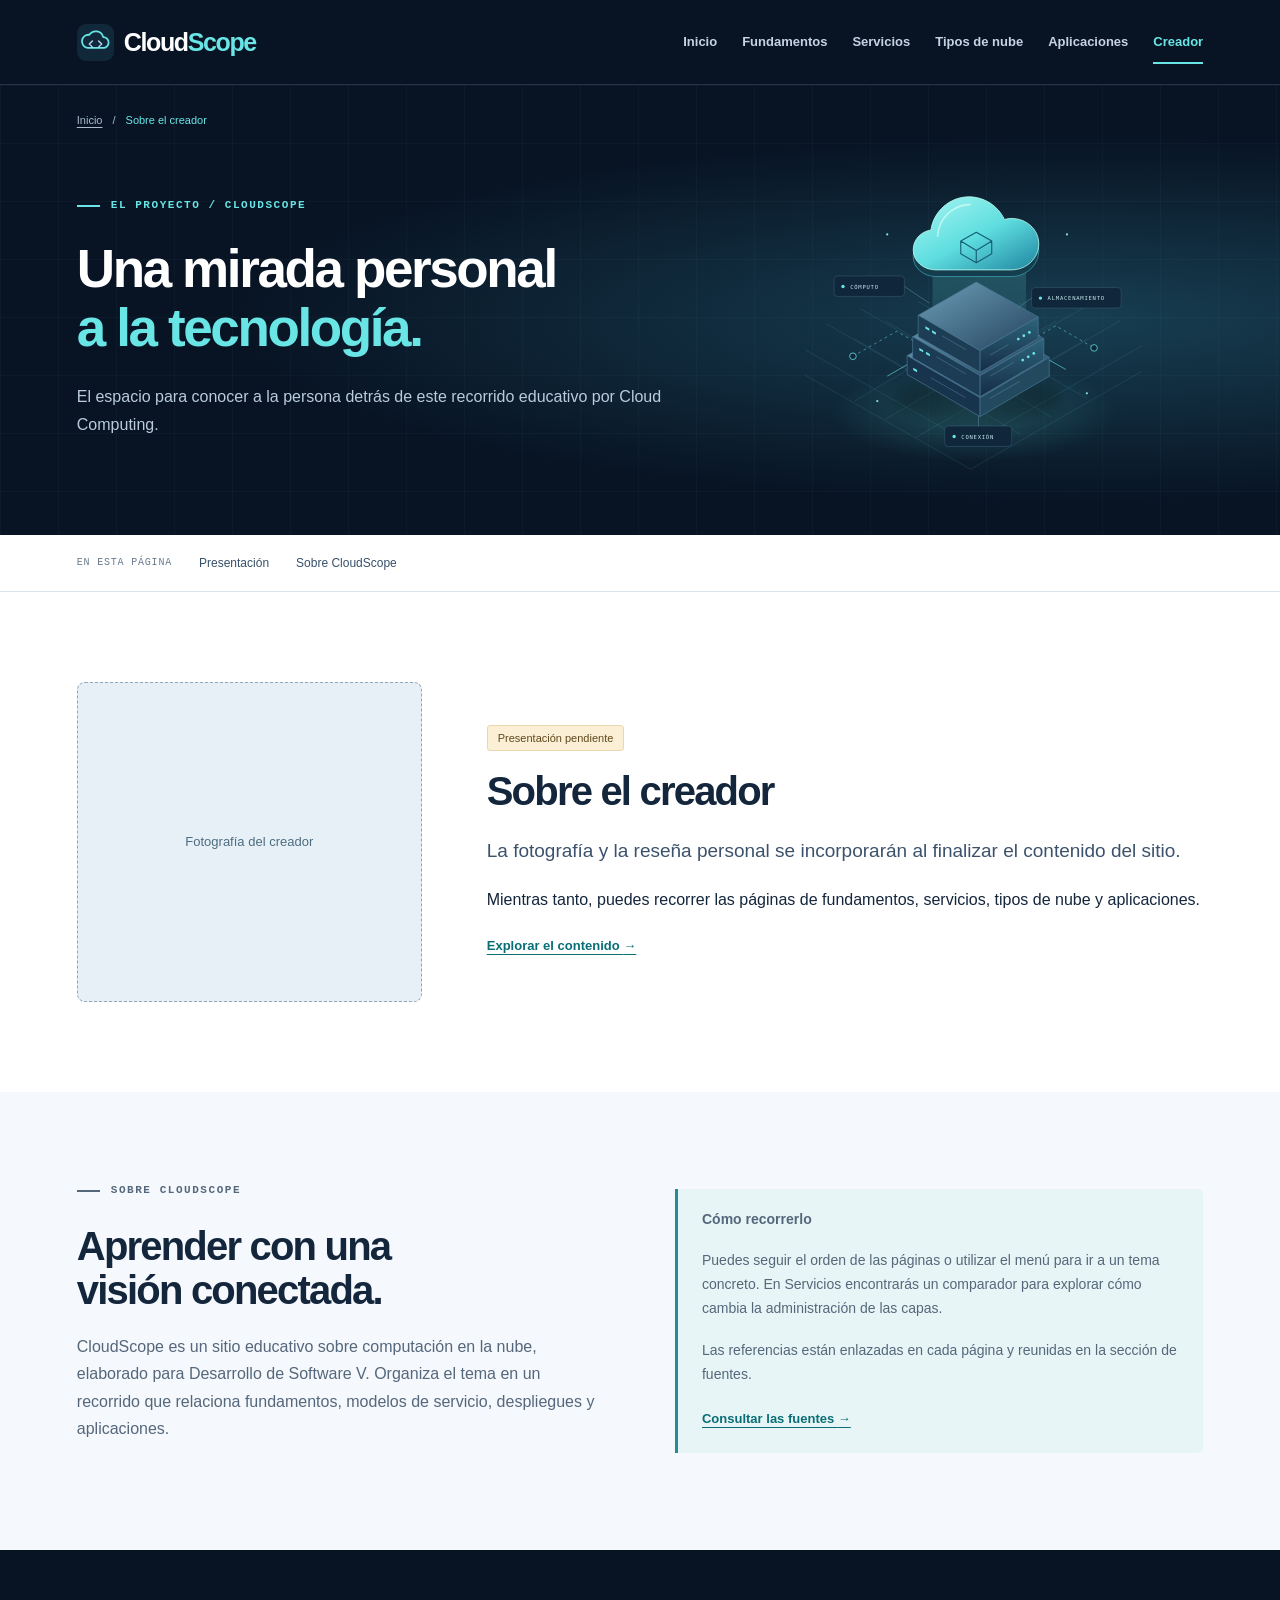
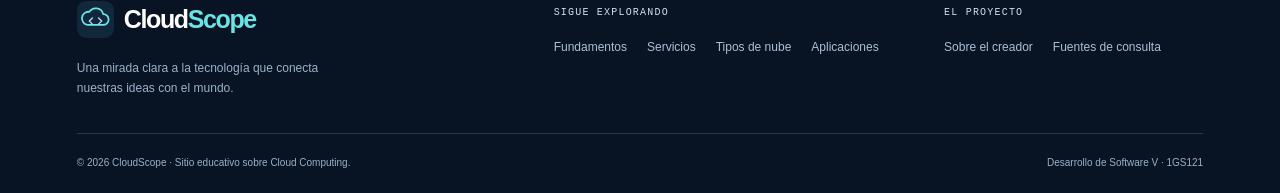
==== creador.html @ 03c9965a "Agregar seis páginas educativas de Cloud Computing" ====
<!DOCTYPE html>
<html lang="es">
<head>
  <meta charset="UTF-8">
  <meta name="viewport" content="width=device-width, initial-scale=1.0">
  <meta name="description" content="Conoce el propósito educativo de CloudScope y el espacio de presentación de su creador.">
  <meta name="theme-color" content="#081424">
  <title>Sobre el creador | CloudScope</title>
  <link rel="icon" type="image/svg+xml" href="images/cloudscope-mark.svg">
  <link rel="stylesheet" href="css/styles.css">
  <script src="js/main.js" defer></script>
</head>
<body>
  <a class="skip-link" href="#contenido">Saltar al contenido</a>
  <header class="site-header">
    <div class="container header-inner">
      <a class="brand" href="index.html" aria-label="CloudScope, inicio"><img src="images/cloudscope-mark.svg" alt="" width="37" height="37"><span>Cloud<span class="brand-accent">Scope</span></span></a>
      <button class="menu-toggle" id="menu-toggle" type="button" aria-controls="site-nav" aria-expanded="false" hidden>
        <span class="menu-icon" aria-hidden="true"></span><span class="menu-label">Menú</span>
      </button>
      <nav class="site-nav" id="site-nav" aria-label="Navegación principal">
        <a href="index.html">Inicio</a>
        <a href="fundamentos.html">Fundamentos</a>
        <a href="servicios.html">Servicios</a>
        <a href="tipos.html">Tipos de nube</a>
        <a href="aplicaciones.html">Aplicaciones</a>
        <a href="creador.html" aria-current="page">Creador</a>
      </nav>
    </div>
  </header>
  <main id="contenido" tabindex="-1">
    <section class="hero page-hero" aria-labelledby="page-title">
      <div class="container breadcrumb" aria-label="Ruta de navegación"><a href="index.html">Inicio</a><span aria-hidden="true">/</span><span>Sobre el creador</span></div>
      <div class="container hero-grid">
        <div>
          <p class="eyebrow">El proyecto / CloudScope</p>
          <h1 id="page-title">Una mirada personal<br><span>a la tecnología.</span></h1>
          <p class="hero-description">El espacio para conocer a la persona detrás de este recorrido educativo por Cloud Computing.</p>
        </div>
        <img class="hero-art" src="images/cloud-architecture.svg" alt="Ilustración de la infraestructura que representa el tema de CloudScope" width="550" height="360">
      </div>
    </section>
    <nav class="anchor-bar" aria-label="En esta página">
      <div class="container">
        <span>En esta página</span>
        <a href="#presentacion">Presentación</a>
        <a href="#proyecto">Sobre CloudScope</a>
      </div>
    </nav>
    <section class="section white-section" id="presentacion" aria-labelledby="creator-title">
      <div class="container profile-shell">
        <div class="profile-placeholder" role="img" aria-label="Espacio reservado para la fotografía del creador">Fotografía del creador</div>
        <div><span class="draft-label">Presentación pendiente</span><h2 id="creator-title">Sobre el creador</h2><p class="lead">La fotografía y la reseña personal se incorporarán al finalizar el contenido del sitio.</p><p>Mientras tanto, puedes recorrer las páginas de fundamentos, servicios, tipos de nube y aplicaciones.</p><a class="text-link" href="fundamentos.html">Explorar el contenido <span aria-hidden="true">→</span></a></div>
      </div>
    </section>
    <section class="section" id="proyecto" aria-labelledby="project-title">
      <div class="container split-grid"><div><p class="eyebrow">Sobre CloudScope</p><h2 id="project-title">Aprender con una<br>visión conectada.</h2><p>CloudScope es un sitio educativo sobre computación en la nube, elaborado para Desarrollo de Software V. Organiza el tema en un recorrido que relaciona fundamentos, modelos de servicio, despliegues y aplicaciones.</p></div><div class="note"><p><strong>Cómo recorrerlo</strong></p><p>Puedes seguir el orden de las páginas o utilizar el menú para ir a un tema concreto. En Servicios encontrarás un comparador para explorar cómo cambia la administración de las capas.</p><p>Las referencias están enlazadas en cada página y reunidas en la sección de fuentes.</p><a class="text-link" href="aplicaciones.html#fuentes">Consultar las fuentes <span aria-hidden="true">→</span></a></div></div>
    </section>

  </main>
  <footer class="site-footer">
    <div class="container">
      <div class="footer-top">
        <div>
          <a class="brand" href="index.html" aria-label="CloudScope, inicio"><img src="images/cloudscope-mark.svg" alt="" width="37" height="37"><span>Cloud<span class="brand-accent">Scope</span></span></a>
          <p>Una mirada clara a la tecnología que conecta nuestras ideas con el mundo.</p>
        </div>
        <div>
          <strong class="footer-label">Sigue explorando</strong>
          <nav class="footer-links" aria-label="Contenidos del sitio">
            <a href="fundamentos.html">Fundamentos</a>
            <a href="servicios.html">Servicios</a>
            <a href="tipos.html">Tipos de nube</a>
            <a href="aplicaciones.html">Aplicaciones</a>
          </nav>
        </div>
        <div>
          <strong class="footer-label">El proyecto</strong>
          <nav class="footer-links" aria-label="Información del proyecto">
            <a href="creador.html">Sobre el creador</a>
            <a href="aplicaciones.html#fuentes">Fuentes de consulta</a>
          </nav>
        </div>
      </div>
      <div class="footer-bottom">
        <span>© 2026 CloudScope · Sitio educativo sobre Cloud Computing.</span>
        <span>Desarrollo de Software V · 1GS121</span>
      </div>
    </div>
  </footer>
</body>
</html>
---- css/styles.css ----
/* CloudScope: estilos originales compartidos por las seis páginas. */
:root {
  --navy: #081424;
  --navy-soft: #101f33;
  --navy-card: #14273d;
  --cyan: #69e5e5;
  --cyan-dark: #096e76;
  --blue: #b8d8fc;
  --white: #ffffff;
  --paper: #f5f8fc;
  --ink: #14263c;
  --muted: #55677b;
  --line: #dbe4ed;
  --max-width: 1180px;
}

* {
  box-sizing: border-box;
}

html {
  scroll-behavior: smooth;
  scroll-padding-top: 105px;
}

body {
  margin: 0;
  color: var(--ink);
  background: var(--paper);
  font-family: "Segoe UI", Arial, sans-serif;
  font-size: 16px;
  line-height: 1.7;
}

button, select {
  font: inherit;
}

a {
  color: inherit;
}

button, a {
  -webkit-tap-highlight-color: transparent;
}

a:focus-visible, button:focus-visible, select:focus-visible, summary:focus-visible {
  outline: 3px solid #168eaf;
  outline-offset: 5px;
}

img {
  display: block;
  max-width: 100%;
  height: auto;
}

figure {
  margin: 0;
}

h1, h2, h3, p {
  margin-top: 0;
}

h1, h2, h3 {
  line-height: 1.12;
}

h1, h2 {
  letter-spacing: -0.045em;
}

h1 {
  margin-bottom: 25px;
  font-size: 64px;
  font-weight: 700;
}

h2 {
  margin-bottom: 20px;
  font-size: 40px;
  font-weight: 650;
}

h3 {
  margin-bottom: 14px;
  font-size: 23px;
  font-weight: 650;
  letter-spacing: -0.025em;
}

p {
  margin-bottom: 18px;
}

::selection {
  color: var(--navy);
  background: var(--cyan);
}

.container {
  width: 88%;
  max-width: var(--max-width);
  margin-right: auto;
  margin-left: auto;
}

.skip-link {
  position: fixed;
  z-index: 30;
  top: 8px;
  left: 15px;
  padding: 10px 18px;
  color: var(--navy);
  background: var(--cyan);
  transform: translateY(-160%);
}

.skip-link:focus {
  transform: translateY(0);
}

.site-header {
  position: sticky;
  z-index: 20;
  top: 0;
  color: var(--white);
  background: var(--navy);
  border-bottom: 1px solid #263348;
}

.header-inner {
  display: flex;
  align-items: center;
  justify-content: space-between;
  gap: 25px;
  min-height: 84px;
}

.brand {
  display: inline-flex;
  flex-shrink: 0;
  align-items: center;
  gap: 10px;
  text-decoration: none;
  font-size: 25px;
  font-weight: 650;
  letter-spacing: -0.055em;
}

.brand img {
  width: 37px;
  height: 37px;
}

.brand-accent {
  color: var(--cyan);
}

.site-nav {
  display: flex;
  align-items: center;
  gap: 25px;
}

.site-nav a {
  position: relative;
  padding: 29px 0;
  color: #c6d3e3;
  text-decoration: none;
  font-size: 13px;
  font-weight: 550;
}

.site-nav a:hover, .site-nav a[aria-current="page"] {
  color: var(--cyan);
}

.site-nav a[aria-current="page"]::after {
  position: absolute;
  right: 0;
  bottom: 18px;
  left: 0;
  height: 2px;
  background: var(--cyan);
  content: "";
}

.menu-toggle {
  display: none;
  align-items: center;
  gap: 10px;
  min-height: 44px;
  padding: 7px 11px;
  color: var(--white);
  background: transparent;
  border: 1px solid #536178;
  border-radius: 6px;
  cursor: pointer;
  font-size: 14px;
}

.menu-icon {
  width: 18px;
  height: 12px;
  border-top: 2px solid currentColor;
  border-bottom: 2px solid currentColor;
}

.hero {
  position: relative;
  overflow: hidden;
  color: var(--white);
  background-color: var(--navy);
  background-image: radial-gradient(ellipse at 84% 52%, #173e51 0, transparent 55%);
}

.hero::before {
  position: absolute;
  inset: 0;
  background-image: linear-gradient(#88cbd009 1px, transparent 1px), linear-gradient(90deg, #88cbd009 1px, transparent 1px);
  background-size: 58px 58px;
  content: "";
  pointer-events: none;
}

.hero-grid {
  position: relative;
  display: grid;
  grid-template-columns: 1fr 1fr;
  align-items: center;
  gap: 22px;
  min-height: 605px;
  padding-top: 58px;
  padding-bottom: 64px;
}

.eyebrow {
  display: flex;
  align-items: center;
  gap: 11px;
  margin-bottom: 24px;
  color: var(--cyan-dark);
  font-family: Consolas, "Courier New", monospace;
  font-size: 11px;
  font-weight: 700;
  line-height: 1.6;
  letter-spacing: 0.14em;
  text-transform: uppercase;
}

.eyebrow::before {
  width: 23px;
  height: 2px;
  flex-shrink: 0;
  background: currentColor;
  content: "";
}

.hero .eyebrow, .dark-section .eyebrow {
  color: var(--cyan);
}

.hero h1 span {
  color: var(--cyan);
}

.hero-description {
  max-width: 455px;
  color: #bacbde;
  font-size: 17px;
  line-height: 1.8;
}

.button-row {
  display: flex;
  flex-wrap: wrap;
  align-items: center;
  gap: 14px;
  margin-top: 30px;
}

.button {
  display: inline-flex;
  align-items: center;
  justify-content: center;
  gap: 21px;
  min-height: 49px;
  padding: 13px 21px;
  color: var(--navy);
  background: var(--cyan);
  border: 1px solid var(--cyan);
  border-radius: 5px;
  text-decoration: none;
  font-size: 13px;
  font-weight: 700;
  line-height: 1.5;
  transition: background-color 160ms, transform 160ms;
}

.button:hover {
  background: #a1f1ee;
  transform: translateY(-2px);
}

.button-secondary {
  color: var(--white);
  background: transparent;
  border-color: #526078;
}

.button-secondary:hover {
  color: var(--navy);
}

.hero-note {
  display: flex;
  align-items: center;
  gap: 8px;
  margin-top: 24px;
  margin-bottom: 0;
  color: #92a8c0;
  font-size: 11px;
}

.hero-note::before {
  width: 5px;
  height: 5px;
  background: var(--cyan);
  border-radius: 50%;
  content: "";
}

.hero-art {
  position: relative;
  width: 108%;
  max-width: none;
  margin-left: -2%;
}

.concept-strip {
  color: #e8f4ff;
  background: #112136;
  border-top: 1px solid #26394c;
}

.concept-strip .container {
  display: grid;
  grid-template-columns: 1.1fr repeat(3, 1fr);
  align-items: center;
}

.strip-label {
  color: #8aa2bc;
  font-family: Consolas, monospace;
  font-size: 10px;
  letter-spacing: 0.12em;
  text-transform: uppercase;
}

.strip-item {
  padding: 23px 22px;
  border-left: 1px solid #293b50;
  font-size: 13px;
}

.strip-item span {
  margin-right: 10px;
  color: var(--cyan);
  font-family: Consolas, monospace;
  font-size: 10px;
}

.section {
  padding-top: 90px;
  padding-bottom: 90px;
}

.white-section {
  background: var(--white);
}

.section-heading {
  display: flex;
  justify-content: space-between;
  align-items: end;
  gap: 40px;
  margin-bottom: 39px;
}

.section-heading h2 {
  max-width: 620px;
  margin-bottom: 0;
}

.section-heading p {
  max-width: 325px;
  margin-bottom: 0;
  color: var(--muted);
  font-size: 14px;
}

.section-heading .eyebrow {
  margin-bottom: 15px;
}

.route-grid {
  display: grid;
  grid-template-columns: repeat(4, 1fr);
  border: 1px solid var(--line);
  border-radius: 8px;
  overflow: hidden;
}

.route-card {
  display: flex;
  flex-direction: column;
  align-items: flex-start;
  padding: 29px 24px 25px;
  background: var(--white);
  border-right: 1px solid var(--line);
  text-decoration: none;
  transition: background-color 160ms;
}

.route-card:last-child {
  border-right: 0;
}

.route-card:hover {
  background: #ecf7fb;
}

.route-number {
  margin-bottom: 35px;
  color: #687b8e;
  font-family: Consolas, monospace;
  font-size: 11px;
}

.route-card h3 {
  font-size: 21px;
}

.route-card p {
  color: var(--muted);
  font-size: 13px;
  line-height: 1.8;
}

.route-link {
  margin-top: auto;
  padding-top: 10px;
  color: var(--cyan-dark);
  font-size: 12px;
  font-weight: 700;
}

.route-link span {
  margin-left: 9px;
}

.split-grid {
  display: grid;
  grid-template-columns: 1fr 1fr;
  align-items: center;
  gap: 70px;
}

.split-grid p {
  color: var(--muted);
}

.editorial-image {
  overflow: hidden;
  background: #e9f2f9;
  border: 1px solid var(--line);
  border-radius: 10px;
}

.editorial-image img {
  width: 100%;
}

figcaption {
  padding: 12px 18px;
  color: var(--muted);
  background: var(--white);
  border-top: 1px solid var(--line);
  font-size: 11px;
  line-height: 1.7;
}

.text-link {
  display: inline-block;
  padding: 4px 0;
  color: var(--cyan-dark);
  text-underline-offset: 4px;
  font-size: 13px;
  font-weight: 700;
}

.text-link:hover {
  text-decoration-thickness: 2px;
}

.mini-list {
  padding: 0;
  margin: 25px 0;
  list-style: none;
}

.mini-list li {
  display: flex;
  align-items: flex-start;
  gap: 12px;
  padding: 10px 0;
  border-bottom: 1px solid var(--line);
  font-size: 14px;
}

.mini-list li::before {
  color: var(--cyan-dark);
  font-weight: 700;
  content: "+";
}

.dark-section {
  color: var(--white);
  background: var(--navy);
}

.dark-section .section-heading p, .dark-section p {
  color: #bacbde;
}

.service-preview {
  display: grid;
  grid-template-columns: repeat(3, 1fr);
  gap: 21px;
}

.service-card {
  position: relative;
  padding: 29px;
  background: var(--navy-soft);
  border: 1px solid #2a3c53;
  border-radius: 7px;
}

.service-card .service-code {
  display: inline-block;
  margin-bottom: 25px;
  color: var(--cyan);
  font-family: Consolas, monospace;
  font-size: 14px;
}

.service-card h3 {
  font-size: 22px;
}

.service-card p {
  font-size: 14px;
}

.service-card .text-link {
  color: var(--cyan);
}

.bottom-cta {
  display: flex;
  justify-content: space-between;
  align-items: center;
  gap: 35px;
  padding: 42px 0;
}

.bottom-cta h2 {
  margin-bottom: 10px;
  font-size: 30px;
}

.bottom-cta p {
  margin-bottom: 0;
  color: var(--muted);
  font-size: 14px;
}

.bottom-cta .button {
  flex-shrink: 0;
}

.site-footer {
  padding: 48px 0 22px;
  color: #9db0c6;
  background: var(--navy);
}

.footer-top {
  display: grid;
  grid-template-columns: 1.25fr 1fr 0.75fr;
  gap: 45px;
  padding-bottom: 35px;
}

.site-footer .brand {
  margin-bottom: 17px;
  color: var(--white);
}

.site-footer p {
  max-width: 285px;
  margin-bottom: 0;
  font-size: 12px;
}

.footer-label {
  display: block;
  margin: 6px 0 16px;
  color: #d4e0ef;
  font-family: Consolas, monospace;
  font-size: 10px;
  font-weight: 400;
  letter-spacing: 0.12em;
  text-transform: uppercase;
}

.footer-links {
  display: flex;
  flex-wrap: wrap;
  gap: 9px 20px;
}

.footer-links a {
  color: #acbfd5;
  text-underline-offset: 4px;
  text-decoration-color: transparent;
  font-size: 12px;
}

.footer-links a:hover {
  color: var(--cyan);
  text-decoration-color: currentColor;
}

.footer-bottom {
  display: flex;
  justify-content: space-between;
  gap: 20px;
  padding-top: 20px;
  border-top: 1px solid #29384b;
  font-size: 10px;
}

.page-hero .hero-grid {
  min-height: 390px;
  grid-template-columns: 1.2fr 0.8fr;
  padding-top: 43px;
  padding-bottom: 52px;
}

.page-hero h1 {
  font-size: 53px;
}

.page-hero .hero-description {
  max-width: 600px;
  font-size: 16px;
}

.page-hero .hero-art {
  width: 100%;
  max-height: 310px;
  object-fit: contain;
}

.breadcrumb {
  position: relative;
  display: flex;
  flex-wrap: wrap;
  gap: 10px;
  padding-top: 26px;
  color: #a9bcd0;
  font-size: 11px;
}

.breadcrumb a {
  text-underline-offset: 3px;
}

.breadcrumb span:last-child {
  color: var(--cyan);
}

.anchor-bar {
  background: var(--white);
  border-bottom: 1px solid var(--line);
}

.anchor-bar .container {
  display: flex;
  flex-wrap: wrap;
  align-items: center;
  gap: 13px 27px;
  padding-top: 18px;
  padding-bottom: 18px;
}

.anchor-bar span {
  color: #687b8e;
  font-family: Consolas, monospace;
  font-size: 10px;
  letter-spacing: 0.08em;
  text-transform: uppercase;
}

.anchor-bar a {
  color: #365069;
  text-decoration: none;
  font-size: 12px;
}

.anchor-bar a:hover {
  color: var(--cyan-dark);
  text-decoration: underline;
  text-underline-offset: 4px;
}

.lead {
  color: #3c526c;
  font-size: 19px;
  line-height: 1.8;
}

.note {
  padding: 19px 24px;
  color: #285166;
  background: #e8f5f6;
  border-left: 3px solid #248d97;
  border-radius: 0 5px 5px 0;
  font-size: 14px;
}

.note p:last-child {
  margin-bottom: 0;
}

.definition-grid {
  display: grid;
  grid-template-columns: repeat(3, 1fr);
  gap: 20px;
}

.definition-card {
  padding: 27px;
  background: var(--white);
  border: 1px solid var(--line);
  border-radius: 7px;
}

.definition-card .card-label {
  display: block;
  margin-bottom: 20px;
  color: var(--cyan-dark);
  font-family: Consolas, monospace;
  font-size: 12px;
}

.definition-card h3 {
  font-size: 21px;
}

.definition-card p {
  margin-bottom: 0;
  color: var(--muted);
  font-size: 14px;
}

.definition-card p + p {
  margin-top: 15px;
}

.feature-list {
  display: grid;
  grid-template-columns: 1fr 1fr;
  gap: 0 48px;
}

.feature-item {
  display: grid;
  grid-template-columns: 39px 1fr;
  gap: 14px;
  padding: 25px 0;
  border-top: 1px solid var(--line);
}

.feature-item > span {
  color: var(--cyan-dark);
  font-family: Consolas, monospace;
  font-size: 13px;
}

.feature-item h3 {
  font-size: 20px;
}

.feature-item p {
  margin-bottom: 0;
  color: var(--muted);
  font-size: 14px;
}

.source-line {
  margin-top: 28px;
  margin-bottom: 0;
  color: var(--muted);
  font-size: 11px;
}

.source-line a {
  color: var(--cyan-dark);
  text-underline-offset: 3px;
}

.dark-section .source-line, .dark-section .source-line a {
  color: #a9cddd;
}

.steps {
  counter-reset: cloud-step;
  padding: 0;
  margin: 26px 0 0;
  list-style: none;
}

.steps li {
  position: relative;
  margin-bottom: 25px;
  padding-left: 53px;
  color: var(--muted);
  font-size: 14px;
}

.steps li::before {
  position: absolute;
  top: 0;
  left: 0;
  display: grid;
  width: 33px;
  height: 33px;
  place-items: center;
  color: var(--cyan-dark);
  background: #e2f0f2;
  border: 1px solid #c6e4e7;
  border-radius: 50%;
  counter-increment: cloud-step;
  content: counter(cloud-step);
  font-family: Consolas, monospace;
}

.steps strong {
  display: block;
  margin-bottom: 3px;
  color: var(--ink);
}

.comparison {
  padding: 30px;
  color: var(--white);
  background: var(--navy-soft);
  border: 1px solid #31445e;
  border-radius: 10px;
}

.compare-controls {
  display: flex;
  flex-wrap: wrap;
  align-items: center;
  justify-content: space-between;
  gap: 18px;
  padding-bottom: 27px;
  border-bottom: 1px solid #34445b;
}

.compare-controls label {
  display: block;
  margin-bottom: 7px;
  font-size: 12px;
}

.compare-controls select {
  width: 280px;
  max-width: 100%;
  padding: 11px 13px;
  color: var(--white);
  background: #1d344c;
  border: 1px solid #5a738c;
  border-radius: 5px;
  font-size: 14px;
  cursor: pointer;
}

.reset-button {
  padding: 9px 0;
  color: #c5d6e7;
  background: none;
  border: 0;
  text-decoration: underline;
  text-underline-offset: 4px;
  font-size: 12px;
  cursor: pointer;
}

.reset-button:hover {
  color: var(--cyan);
}

.compare-grid {
  display: grid;
  grid-template-columns: 0.95fr 1.05fr;
  gap: 50px;
  padding-top: 31px;
}

.compare-code {
  display: inline-block;
  margin-bottom: 15px;
  color: var(--cyan);
  font-family: Consolas, monospace;
  font-size: 13px;
}

.compare-copy h3 {
  font-size: 29px;
}

.compare-copy p {
  font-size: 14px;
}

.compare-example {
  padding: 14px 17px;
  background: #1a3045;
  border-left: 2px solid var(--cyan);
}

.compare-example strong {
  display: block;
  margin-bottom: 4px;
  color: var(--cyan);
  font-family: Consolas, monospace;
  font-size: 10px;
  font-weight: 400;
  letter-spacing: 0.08em;
  text-transform: uppercase;
}

.stack-title {
  margin-bottom: 14px;
  color: #a3bad1;
  font-family: Consolas, monospace;
  font-size: 10px;
  letter-spacing: 0.08em;
  text-transform: uppercase;
}

.stack-row {
  display: flex;
  justify-content: space-between;
  align-items: center;
  gap: 14px;
  margin-bottom: 7px;
  padding: 10px 13px;
  background: #1c3349;
  border: 1px solid #344d64;
  border-radius: 4px;
  font-size: 12px;
}

.stack-row span:last-child {
  color: var(--cyan);
  font-size: 10px;
}

.stack-row[data-owner="tu"] {
  background: #234550;
  border-color: #41888d;
}

.compare-feedback {
  margin-top: 24px;
  margin-bottom: 0;
  color: var(--cyan) !important;
  font-size: 11px;
}

.sr-only {
  position: absolute;
  width: 1px;
  height: 1px;
  padding: 0;
  overflow: hidden;
  clip: rect(0, 0, 0, 0);
  white-space: nowrap;
  border: 0;
}

.table-wrap {
  overflow-x: auto;
  background: var(--white);
  border: 1px solid var(--line);
  border-radius: 7px;
}

table {
  width: 100%;
  border-collapse: collapse;
  font-size: 13px;
  text-align: left;
}

caption {
  padding: 21px 23px;
  color: var(--ink);
  text-align: left;
  font-size: 17px;
  font-weight: 650;
}

th, td {
  padding: 18px 21px;
  border-top: 1px solid var(--line);
  vertical-align: top;
}

thead {
  color: #f1f9ff;
  background: var(--navy-soft);
}

th {
  font-weight: 650;
}

tbody th {
  min-width: 145px;
  background: #edf4fa;
}

tbody td {
  color: var(--muted);
}

.type-article {
  display: grid;
  grid-template-columns: 0.7fr 1.3fr;
  gap: 52px;
  padding: 38px 0;
  border-bottom: 1px solid var(--line);
}

.type-index {
  display: block;
  margin-bottom: 17px;
  color: var(--cyan-dark);
  font-family: Consolas, monospace;
  font-size: 12px;
}

.type-article h3 {
  font-size: 31px;
}

.type-article p {
  color: var(--muted);
  font-size: 14px;
}

.type-points {
  display: grid;
  grid-template-columns: 1fr 1fr;
  gap: 20px;
}

.type-points strong {
  display: block;
  margin-bottom: 5px;
  color: var(--ink);
  font-size: 12px;
}

.case-grid {
  display: grid;
  grid-template-columns: 1fr 1fr;
  gap: 24px;
}

.case-card {
  padding: 30px;
  background: var(--white);
  border: 1px solid var(--line);
  border-radius: 7px;
}

.case-top {
  display: flex;
  align-items: center;
  justify-content: space-between;
  margin-bottom: 25px;
}

.case-number {
  color: var(--cyan-dark);
  font-family: Consolas, monospace;
  font-size: 12px;
}

.case-tag {
  padding: 3px 8px;
  color: #385a72;
  background: #edf4fa;
  border: 1px solid #dbe7f1;
  border-radius: 3px;
  font-size: 10px;
}

.case-card p {
  color: var(--muted);
  font-size: 14px;
}

.case-result {
  padding-top: 14px;
  margin-bottom: 0;
  border-top: 1px solid var(--line);
  font-size: 12px !important;
}

.case-result strong {
  color: var(--cyan-dark);
}

.balance-grid {
  display: grid;
  grid-template-columns: 1fr 1fr;
  gap: 60px;
}

.balance-grid h3 {
  color: var(--cyan);
}

.balance-list {
  padding-left: 20px;
  margin-bottom: 0;
  color: #bacbde;
  font-size: 14px;
}

.balance-list li {
  padding: 9px 0 9px 5px;
}

.balance-list strong {
  color: var(--white);
}

.sources-box {
  padding-top: 30px;
  margin-top: 42px;
  border-top: 1px solid var(--line);
}

.sources-box h3 {
  font-size: 17px;
}

.sources-box ul {
  padding-left: 20px;
  margin-bottom: 0;
  color: var(--muted);
  font-size: 12px;
}

.sources-box li {
  margin-bottom: 10px;
}

.sources-box a {
  color: var(--cyan-dark);
  text-underline-offset: 3px;
  overflow-wrap: anywhere;
}

.profile-shell {
  display: grid;
  grid-template-columns: 0.65fr 1.35fr;
  align-items: center;
  gap: 65px;
}

.profile-placeholder {
  display: grid;
  min-height: 320px;
  place-items: center;
  color: #4d6d81;
  background: #e7f0f6;
  border: 1px dashed #91a7b8;
  border-radius: 8px;
  font-size: 13px;
}

.draft-label {
  display: inline-block;
  margin-bottom: 18px;
  padding: 3px 10px;
  color: #5f481c;
  background: #fbefd5;
  border: 1px solid #e9d7af;
  border-radius: 3px;
  font-size: 11px;
}

/* El contenido permanece accesible si JavaScript está desactivado. */
[hidden] {
  display: none !important;
}

@media (min-width: 1600px) {
  .hero-grid {
    min-height: 665px;
  }
}

@media (max-width: 1100px) {
  .site-nav {
    gap: 16px;
  }

  .site-nav a {
    font-size: 12px;
  }

  h1 {
    font-size: 55px;
  }

  .split-grid {
    gap: 40px;
  }

  .route-card {
    padding: 25px 20px;
  }
}

@media (max-width: 900px) {
  .header-inner {
    flex-wrap: wrap;
    gap: 0;
    min-height: 73px;
  }

  .menu-toggle:not([hidden]) {
    display: inline-flex;
  }

  .site-nav {
    width: 100%;
    flex-wrap: wrap;
    gap: 0;
    padding: 10px 0 18px;
  }

  .site-nav a {
    width: 50%;
    padding: 12px 0;
    font-size: 14px;
  }

  .site-nav a[aria-current="page"]::after {
    right: auto;
    bottom: 7px;
    width: 25px;
  }

  .js .site-nav {
    display: none;
  }

  .js .site-nav.is-open {
    display: flex;
  }

  .hero-grid {
    min-height: 520px;
    padding-top: 50px;
    padding-bottom: 50px;
  }

  h1 {
    font-size: 47px;
  }

  h2 {
    font-size: 34px;
  }

  .hero-description {
    font-size: 15px;
  }

  .hero-art {
    width: 115%;
    margin-left: -10%;
  }

  .route-grid {
    grid-template-columns: 1fr 1fr;
  }

  .route-card:nth-child(2) {
    border-right: 0;
  }

  .route-card:nth-child(-n+2) {
    border-bottom: 1px solid var(--line);
  }

  .definition-grid {
    grid-template-columns: 1fr 1fr;
  }

  .section {
    padding-top: 67px;
    padding-bottom: 67px;
  }

  .service-card {
    padding: 24px;
  }

  .page-hero h1 {
    font-size: 44px;
  }

  .compare-grid {
    gap: 27px;
  }
}

@media (max-width: 650px) {
  .container {
    width: 89%;
  }

  .brand {
    font-size: 23px;
  }

  .hero-grid, .page-hero .hero-grid {
    grid-template-columns: 1fr;
    gap: 10px;
    min-height: auto;
    padding-top: 42px;
    padding-bottom: 35px;
  }

  h1, .page-hero h1 {
    font-size: 45px;
  }

  h2 {
    font-size: 33px;
  }

  .hero-description {
    max-width: 100%;
  }

  .hero-art, .page-hero .hero-art {
    width: 100%;
    max-height: 330px;
    margin: 0;
    object-fit: contain;
  }

  .page-hero .hero-art {
    max-height: 235px;
  }

  .eyebrow {
    margin-bottom: 20px;
    font-size: 10px;
  }

  .button-row {
    gap: 10px;
    margin-top: 24px;
  }

  .button {
    gap: 13px;
    padding: 12px 17px;
  }

  .hero-note {
    font-size: 10px;
  }

  .concept-strip .container {
    grid-template-columns: repeat(3, 1fr);
  }

  .strip-label {
    grid-column: 1 / -1;
    padding-top: 18px;
  }

  .strip-item {
    padding: 16px 8px 20px 0;
    border-left: 0;
    font-size: 11px;
  }

  .strip-item span {
    margin-right: 5px;
    font-size: 9px;
  }

  .section-heading, .bottom-cta {
    flex-direction: column;
    align-items: flex-start;
    gap: 21px;
  }

  .section-heading p {
    max-width: 100%;
  }

  .split-grid, .service-preview, .definition-grid, .feature-list, .compare-grid, .type-article, .case-grid, .balance-grid, .profile-shell {
    grid-template-columns: 1fr;
  }

  .split-grid {
    gap: 34px;
  }

  .route-card {
    padding: 23px 18px;
  }

  .route-number {
    margin-bottom: 24px;
  }

  .route-card h3 {
    font-size: 19px;
  }

  .route-card p {
    font-size: 12px;
  }

  .route-link {
    font-size: 11px;
  }

  .footer-top {
    grid-template-columns: 1fr 1fr;
    gap: 25px;
  }

  .footer-top > div:first-child {
    grid-column: 1 / -1;
  }

  .footer-bottom {
    flex-direction: column;
    gap: 7px;
  }

  .anchor-bar .container {
    gap: 12px 21px;
  }

  .anchor-bar span {
    width: 100%;
  }

  .lead {
    font-size: 17px;
  }

  .comparison {
    padding: 23px 19px;
  }

  .compare-controls {
    align-items: flex-start;
    flex-direction: column;
    gap: 10px;
  }

  .compare-controls > div {
    width: 100%;
  }

  .compare-controls select {
    width: 100%;
  }

  .compare-grid {
    gap: 20px;
  }

  .stack-row {
    padding: 10px;
    font-size: 11px;
  }

  th, td {
    min-width: 155px;
    padding: 15px;
  }

  .type-article {
    gap: 10px;
  }

  .type-points {
    grid-template-columns: 1fr;
    gap: 0;
  }

  .case-card {
    padding: 25px;
  }

  .balance-grid {
    gap: 35px;
  }

  .profile-shell {
    gap: 30px;
  }
}

@media (max-width: 360px) {
  h1, .page-hero h1 {
    font-size: 38px;
  }

  .route-grid {
    grid-template-columns: 1fr;
  }

  .route-card {
    border-right: 0;
    border-bottom: 1px solid var(--line);
  }

  .route-card:last-child {
    border-bottom: 0;
  }
}

@media (prefers-reduced-motion: reduce) {
  html {
    scroll-behavior: auto;
  }

  *, *::before, *::after {
    transition: none !important;
  }
}
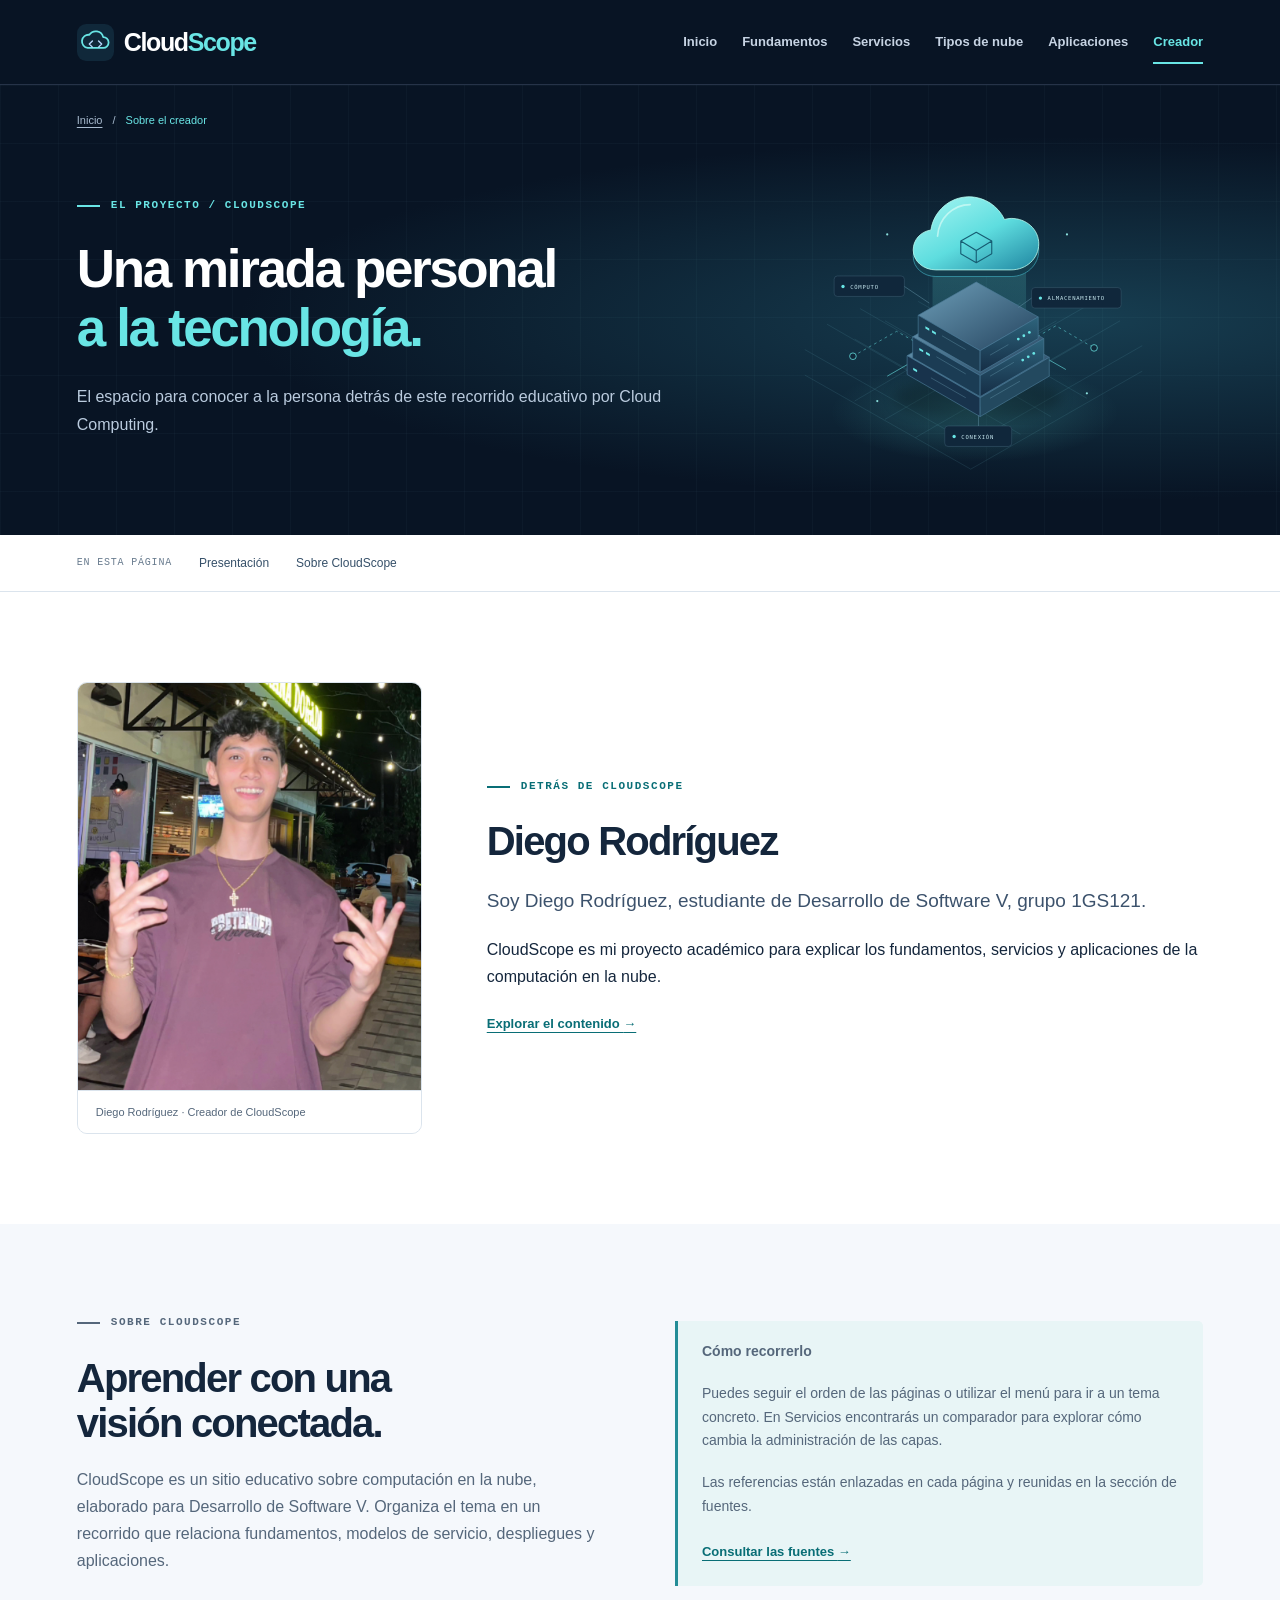
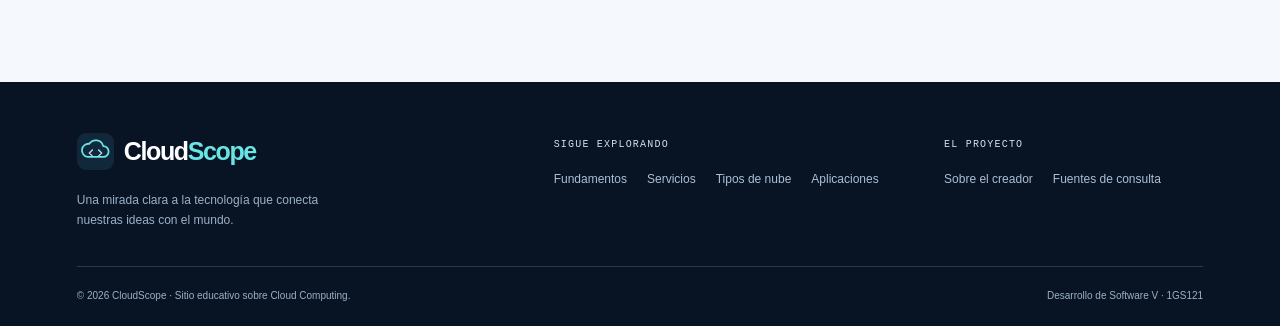
==== commit fc7c7ebd: "Completar presentación de Diego Rodríguez y revisión visual" ====
--- a/creador.html
+++ b/creador.html
@@ -3,7 +3,7 @@
 <head>
   <meta charset="UTF-8">
   <meta name="viewport" content="width=device-width, initial-scale=1.0">
-  <meta name="description" content="Conoce el propósito educativo de CloudScope y el espacio de presentación de su creador.">
+  <meta name="description" content="Conoce a Diego Rodríguez, creador de CloudScope y estudiante de Desarrollo de Software V, grupo 1GS121.">
   <meta name="theme-color" content="#081424">
   <title>Sobre el creador | CloudScope</title>
   <link rel="icon" type="image/svg+xml" href="images/cloudscope-mark.svg">
@@ -49,8 +49,17 @@
     </nav>
     <section class="section white-section" id="presentacion" aria-labelledby="creator-title">
       <div class="container profile-shell">
-        <div class="profile-placeholder" role="img" aria-label="Espacio reservado para la fotografía del creador">Fotografía del creador</div>
-        <div><span class="draft-label">Presentación pendiente</span><h2 id="creator-title">Sobre el creador</h2><p class="lead">La fotografía y la reseña personal se incorporarán al finalizar el contenido del sitio.</p><p>Mientras tanto, puedes recorrer las páginas de fundamentos, servicios, tipos de nube y aplicaciones.</p><a class="text-link" href="fundamentos.html">Explorar el contenido <span aria-hidden="true">→</span></a></div>
+        <figure class="profile-portrait">
+          <img class="profile-photo" src="images/diego-rodriguez.png" alt="Fotografía de Diego Rodríguez, creador de CloudScope" width="436" height="517" loading="lazy">
+          <figcaption>Diego Rodríguez · Creador de CloudScope</figcaption>
+        </figure>
+        <div>
+          <p class="eyebrow">Detrás de CloudScope</p>
+          <h2 id="creator-title">Diego Rodríguez</h2>
+          <p class="lead">Soy Diego Rodríguez, estudiante de Desarrollo de Software V, grupo 1GS121.</p>
+          <p>CloudScope es mi proyecto académico para explicar los fundamentos, servicios y aplicaciones de la computación en la nube.</p>
+          <a class="text-link" href="fundamentos.html">Explorar el contenido <span aria-hidden="true">→</span></a>
+        </div>
       </div>
     </section>
     <section class="section" id="proyecto" aria-labelledby="project-title">
--- a/css/styles.css
+++ b/css/styles.css
@@ -1201,26 +1201,16 @@
   gap: 65px;
 }
 
-.profile-placeholder {
-  display: grid;
-  min-height: 320px;
-  place-items: center;
-  color: #4d6d81;
-  background: #e7f0f6;
-  border: 1px dashed #91a7b8;
-  border-radius: 8px;
-  font-size: 13px;
-}
-
-.draft-label {
-  display: inline-block;
-  margin-bottom: 18px;
-  padding: 3px 10px;
-  color: #5f481c;
-  background: #fbefd5;
-  border: 1px solid #e9d7af;
-  border-radius: 3px;
-  font-size: 11px;
+.profile-portrait {
+  overflow: hidden;
+  background: var(--paper);
+  border: 1px solid var(--line);
+  border-radius: 10px;
+}
+
+.profile-photo {
+  width: 100%;
+  height: auto;
 }
 
 /* El contenido permanece accesible si JavaScript está desactivado. */
